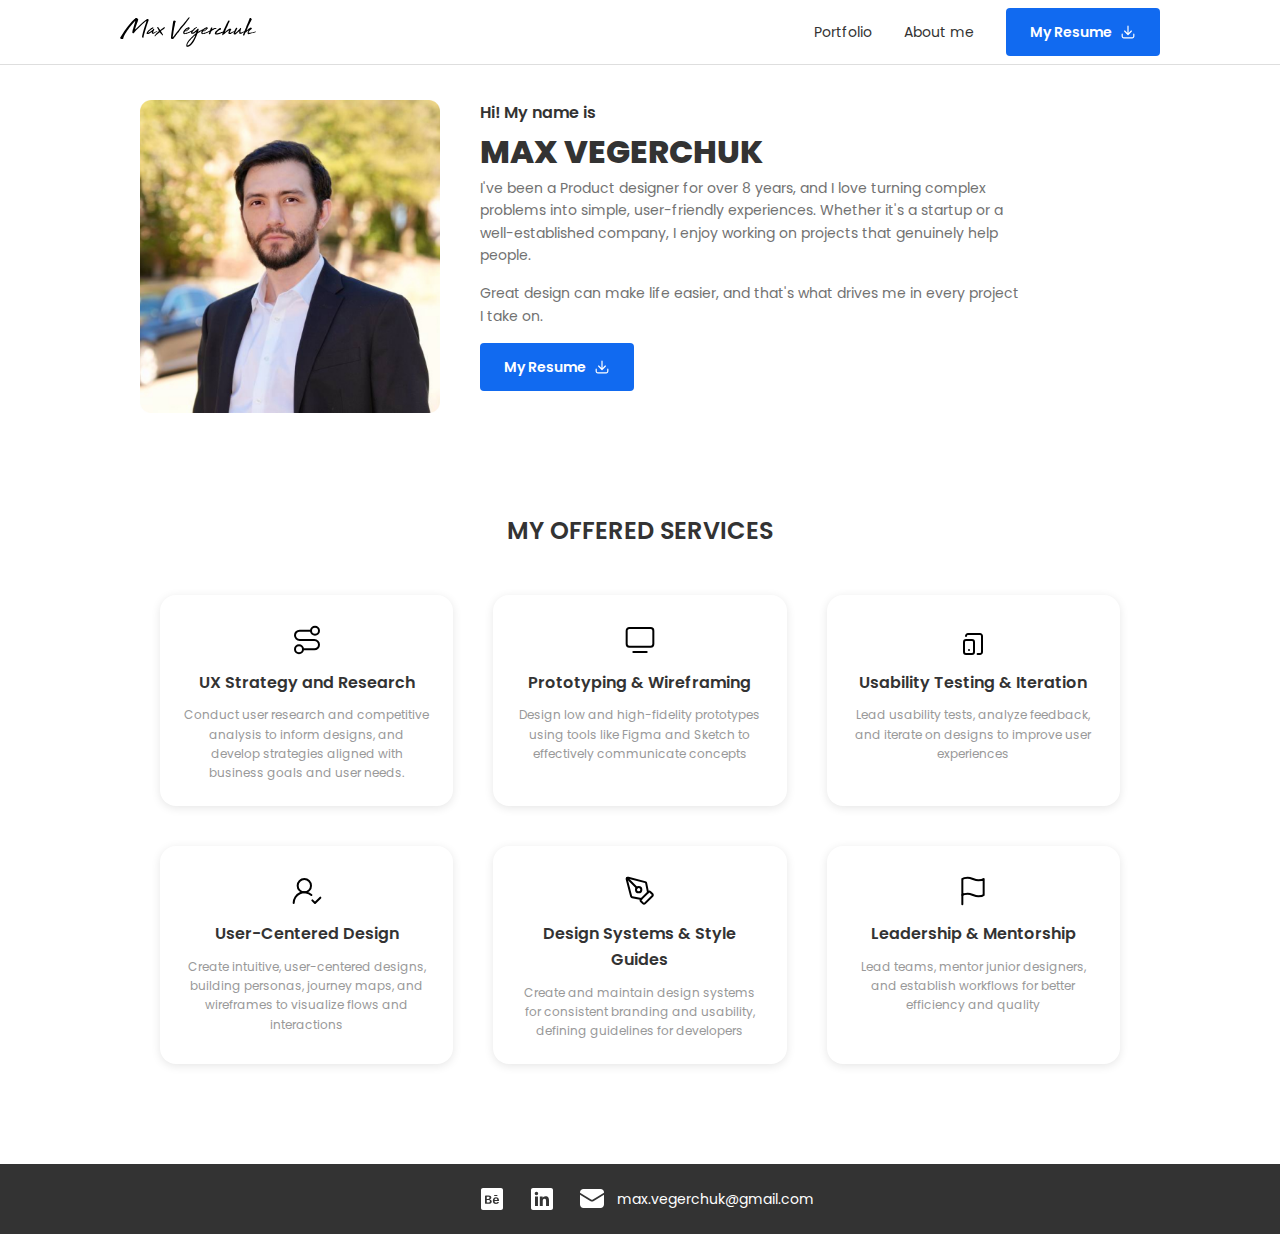
==== aboutme.html @ 0ff03352 "Add files via upload" ====
<!DOCTYPE html>
<html lang="en">
<head>
    <meta charset="UTF-8">
    <meta name="viewport" content="width=device-width, initial-scale=1.0">
    <link href="https://fonts.googleapis.com/css2?family=Poppins:wght@400;500;600;700&display=swap" rel="stylesheet">
    <link rel="stylesheet" href="css/style.css">
</head>
<body>
    <header>
        <nav>
            <div class="nav-logo">
                <a href="index.html">
                    <img src="pics/Logo/m.vegerchuk-logo.svg" alt="M. Vegerchuk Logo">
                </a>
            </div>
            <ul class="nav-links">
                <li><a href="index.html#portfolio-title">Portfolio</a></li>
                <li><a href="aboutme.html">About me</a></li>
                <li>
                    <a href="https://drive.google.com/uc?export=download&id=1qEEX9K6TG9hydOg7LJ45rPmVt67Mu9xU" class="nav-resume-btn">
                        My Resume
                        <img src="pics/icons/arrow-down-tray.svg" alt="Download" class="nav-resume-icon">
                    </a>
                </li>
            </ul>
        </nav>
    </header>

    <section class="project-section">

        <div class="project-content-text-only">
            
            <div class="flex-wrap">
                <div class="image-column margin-right40 margin-bot40" style="max-width:300px; margin-top: 80px;">
                    <img src="pics/profile photo.jpg" alt="Max Vegerchuk" class="detail-image">
                </div>

                <div class="text-column" style="margin-top: 80px;">
                    <div class="bio-pretitle">
                        Hi! My name is
                    </div>
                    <div class="bio-title-name">Max Vegerchuk</div>
                    <p>I've been a Product designer for over 8 years, and I love turning complex problems into simple, user-friendly experiences. Whether it's a startup or a well-established company, I enjoy working on projects that genuinely help people.</p> 
                    <p>Great design can make life easier, and that's what drives me in every project <br> I take on.</p> 
                    <div class="nav-links">
                        <a href="https://drive.google.com/uc?export=download&id=1qEEX9K6TG9hydOg7LJ45rPmVt67Mu9xU" class="nav-resume-btn">
                            My Resume
                            <img src="pics/icons/arrow-down-tray.svg" alt="Download" class="nav-resume-icon">
                        </a>
                    </div>
                    
                </div>
            </div>
        </div>

        <div class="bio-service-title">
            <h2 class="portfolio-title">My Offered Services</h2>
            <!-- <p class="portfolio-subtitle">Final implementation, user testing, and project outcomes.</p> -->
        </div>

        <div class="project-content-text-only">
            
            <div class="flex-wrap margin-bot40">
                <div class="service">
                    <div class="service-icon">
                        <img src="pics/icons/Ux-strategy.svg" alt="Email">
                    </div>
                    <div class="service-title">UX Strategy and Research</div>
                    <div class="service-description">Conduct user research and competitive analysis to inform designs, and develop strategies aligned with business goals and user needs.</div>
                </div>
    
                <div class="service">
                    <div class="service-icon">
                        <img src="pics/icons/Wireframes.svg" alt="Email">
                    </div>
                    <div class="service-title">Prototyping & Wireframing</div>
                    <div class="service-description">Design low and high-fidelity prototypes using tools like Figma and Sketch to effectively communicate concepts</div>
                </div>

                <div class="service">
                    <div class="service-icon">
                        <img src="pics/icons/Testing.svg" alt="Email">
                    </div>
                    <div class="service-title">Usability Testing & Iteration</div>
                    <div class="service-description">Lead usability tests, analyze feedback, and iterate on designs to improve user experiences</div>
                </div>
            </div>

            <div class="flex-wrap margin-bot80">

                <div class="service">
                    <div class="service-icon">
                        <img src="pics/icons/User-Centered Design.svg" alt="Email">
                    </div>
                    <div class="service-title">User-Centered Design</div>
                    <div class="service-description">Create intuitive, user-centered designs, building personas, journey maps, and wireframes to visualize flows and interactions</div>
                </div>

                <div class="service">
                    <div class="service-icon">
                        <img src="pics/icons/DesignSystem.svg" alt="Email">
                    </div>
                    <div class="service-title">Design Systems & Style Guides</div>
                    <div class="service-description">Create and maintain design systems for consistent branding and usability, defining guidelines for developers</div>
                </div>
    
                <div class="service">
                    <div class="service-icon">
                        <img src="pics/icons/Leadership.svg" alt="Email">
                    </div>
                    <div class="service-title">Leadership & Mentorship</div>
                    <div class="service-description">Lead teams, mentor junior designers, and establish workflows for better efficiency and quality</div>
                </div>
            </div>
        </div>
    </section>
    
    <footer>
        <a href="https://www.behance.net/maxvegerchuk" target="_blank" class="icon" aria-label="Behance">
            <img src="pics/icons/behance.svg" alt="Behance">
        </a>
        <a href="https://www.linkedin.com/in/maxvegerchuk/" target="_blank" class="icon" aria-label="LinkedIn">
            <img src="pics/icons/linkedin.svg" alt="LinkedIn">
        </a>
        <div style="align-items: center; display: flex; justify-content: center;">
            <a href="mailto:max.vegerchuk@gmail.com" class="icon" aria-label="Email">
                <img src="pics/icons/Email.svg" alt="Email">
            </a>
            <span class="email">max.vegerchuk@gmail.com</span>
        </div>
    </footer>
    <script src="js/main.js"></script>
</body>
</html>
---- css/style.css ----
html {
    scroll-behavior: smooth; /* Плавный скроллинг */
}

body {
    font-family: 'Poppins', sans-serif;
    line-height: 1.6;
    margin: 0;
    padding: 0;
}

header {
    height: 64px; /* 8 * 8px */
    border-bottom: 1px solid #DEDEDE;
    position: fixed; /* Фиксированное положение */
    top: 0; /* Привязка к верхней части экрана */
    left: 0; /* Привязка к левой части экрана */
    width: 100%; /* Ширина 100% */
    background-color: white; /* Фон для навигации */
    z-index: 1000; /* Убедитесь, что навигация выше других элементов */
    
}

nav {
    display: flex;
    justify-content: space-between;
    align-items: center;
    height: 100%;
    max-width: calc(100% - 240px); /* 120px с каждой стороны (15 * 8px) */
    margin: 0 auto; /* Центрирование */
    padding: 0;
}

.regular-font14 {
    margin-top: 0; /* Убираем верхний отступ для параграфа */
    margin-bottom: 8px; /* Устанавливаем отступ снизу для параграфа, если нужно */
    color: #727272;
    font-size: 14px; 
}


.nav-logo {
    width: 136px; /* 17 * 8px */
    height: 32px; /* 4 * 8px */
}

.nav-logo img {
    width: 100%;
    height: 100%;
    object-fit: contain;
}

.nav-links {
    display: flex;
    list-style-type: none;
    margin: 0;
    padding: 0;
    align-items: center;
}

.nav-links li {
    margin-left: 32px; /* 4 * 8px */
}

.nav-links li a {
    text-decoration: none;
    color: #333;
    font-size: 14px;
}

.nav-links .nav-resume-btn {
    background-color: #116AF0;
    color: white; /* Убедимся, что цвет текста белый */
    padding: 0 24px; /* 3 * 8px */
    border-radius: 4px;
    height: 48px; /* 6 * 8px */
    display: inline-flex;
    align-items: center;
    justify-content: center; /* Изменено с space-between на center */
    text-decoration: none;
    box-sizing: border-box;
    font-size: 14px; /* Добавлено для лучшего размещения текста */
    font-weight: 600; /* SemiBold */
}

.nav-links .nav-resume-btn:hover {
    box-shadow: 0 4px 8px rgba(17, 106, 240, 0.35);
}

.nav-links .nav-resume-btn .nav-resume-icon {
    width: 16px; /* 2 * 8px */
    height: 16px; /* 2 * 8px */
    margin-left: 8px; /* 1 * 8px */
}

main {
    padding: 16px; /* 2 * 8px */
    max-width: calc(100% - 240px); /* 120px с каждой стороны (15 * 8px) */
    margin: 0 auto; /* Центрирование */
}

footer {
    background-color: #333;
    color: #fff;
    text-align: center;
    padding: 16px; /* 2 * 8px */
}

.nav-links .resume-btn {
    color: white !important;
}

/* Минимальные стили для Hero Section */
.hero-section {
    height: calc(100vh - 64px); /* Высота Hero Section */
    display: flex;
    align-items: center;
    justify-content: center;
    background-image: url('../pics/hero-section-bg-min.jpg'); /* Путь к вашему изображению */
    background-size: cover;
    background-position: center;
    background-repeat: no-repeat;
}

.hero-content {
    text-align: center;
}

.hero-link-btn {
    text-decoration: none;
    color: #116AF0;
    font-size: 14px; /* Добавлено для лучшего размещения текста */
    font-weight: 600;
    display: inline-flex;
    align-items: center;
    justify-content: center;
}

.link-btn {
    width: 16px; /* Ширина иконки */
    height: 16px; /* Высота иконки */
    margin-left: 8px; /* Отступ слева от иконки */
}

.hero-profession-title {
    font-family: 'Poppins', sans-serif; /* Установите шрифт */
    font-size: 24px; /* Установите размер шрифта */
    color: #333; /* Установите цвет текста */
    margin-bottom: 16px; /* Установите отступ снизу */
    text-transform: uppercase; /* Преобразует текст в заглавные буквы */
    letter-spacing: 0.2em; 
    font-weight: 600;
}

.portfolio-section {
    width: 100%;
    max-width: 1200px; /* Максимальная ширина */
    margin: 0 auto; /* Центрирование */
    padding: 20px; /* Отступы */
    text-align: center; /* Центрирование текста */
}

.portfolio-section h2 {
    font-family: 'Poppins', sans-serif; /* Установите шрифт */
    font-size: 18px; /* Установите размер шрифта */
    color: #333;
    margin-bottom: 0px;
}

.portfolio-section p {
    margin-top: 0; /* Убираем верхний отступ для параграфа */
    margin-bottom: 8px; /* Устанавливаем отступ снизу для параграфа, если нужно */
    color: #727272;
    font-size: 14px;
}

.portfolio-title {
    font-family: 'Poppins', sans-serif; /* Установите шрифт */
    font-size: 24px; /* Установите размер шрифта */
    color: #333; /* Установите цвет текста */
    text-transform: uppercase; /* Преобразует текст в заглавные буквы */
    font-weight: 600;
}

.portfolio-container {
    display: flex; /* Используем flexbox для горизонтального расположения */
    justify-content: space-between; /* Центрируем элементы */
    flex-wrap: wrap; /* Позволяем переносить элементы на новую строку при необходимости */
    gap: 16px; /* Расстояние между блоками */
    margin-top: 24px;
}

.portfolio-item {
    flex: 1; /* Заставляем элементы занимать равное пространство */
    min-width: 200px; /* Минимальная ширина для каждого элемента */
    border-radius: 4px;
    flex: 1; /* Заставляем элементы занимать равное пространство */
    min-width: 200px; /* Минимальная ширина для каждого элемента */
    text-align: left; /* Выровнять текст по левому краю */
    cursor: pointer; /* Указываем, что элемент кликабельный */
    opacity: 0; /* Начальная прозрачность */
    transform: translateY(20px); /* Начальное смещение вниз */
    transition: opacity 0.8s ease, transform 0.8s ease; /* Плавный переход */
}

.portfolio-image img {
    width: 100%; /* Ширина изображения 100% от родительского блока */
    height: auto; /* Автоматическая высота для сохранения пропорций */
    border-radius: 4px;
}

.project-title {
    font-family: 'Poppins', sans-serif; /* Установите шрифт Poppins */
    font-size: 16px; /* Установите размер шрифта */
    font-weight: 600; /* Установите вес шрифта на Semibold */
    margin-top: 4px; /* Отступ сверху для заголовка проекта */
    text-decoration: none;
    text-align: left; /* Выровнять текст по левому краю */
}

.project-link {
    text-decoration: none;
    color: #333333;
}

@keyframes bounce {
    0%, 20%, 50%, 80%, 100% {
        transform: translateY(0);
    }
    30% {
        transform: translateY(-6px); /* Поднимаем иконку вверх */
    }
    40% {
        transform: translateY(-4px); /* Немного опускаем иконку */
    }
    60% {
        transform: translateY(-2px); /* Еще немного опускаем иконку */
    }
}

.nav-links .nav-resume-btn:hover .nav-resume-icon {
    animation: bounce 0.5s infinite; /* Применяем анимацию при наведении */
}

.project-header {
    width: 100%; /* Ширина блока 100% */
    max-width: 1000px; /* Максимальная ширина блока */
    height: 300px; /* Высота блока */
    overflow: hidden; /* Скрыть переполнение */
    margin: 0 auto; /* Центрирование блока */
    padding-top: 40px; /* Отступ сверху, равный высоте навигации */
}

.project-image {
    width: 100%; /* Ширина изображения 100% от родительского блока */
    height: 100%; /* Высота изображения 100% от родительского блока */
    object-fit: cover; /* Сохранение пропорций изображения */
}

.project-section {
    text-align: left;
    width: 100%;
    max-width: 1000px;
    margin: 0 auto;
    padding: 20px;
}

.project-section h1 {
    font-family: 'Poppins', sans-serif;
    font-size: 24px;
    font-weight: 600;
    margin-bottom: 16px;
    color: #333;
    margin-bottom: 0px;
}

.project-section p {
    margin-top: 0; /* Убираем верхний отступ для параграфа */
    margin-bottom: 8px; /* Устанавливаем отступ снизу для параграфа, если нужно */
    color: #727272;
    font-size: 14px;
    font-family: 'Poppins', sans-serif;
    max-width: 600px;
}

.project-content {
    display: flex; /* Используем flexbox для колонок */
    max-width: 1000px; /* Максимальная ширина блока */
    margin: 0 auto; /* Центрирование блока */
    align-items: center;
}

.text-column {
    flex: 1; /* Занимает равное пространство */
    padding-right: 56px; /* Отступ справа для разделения */
}

.text-column h3 {
    font-family: 'Poppins', sans-serif;
    font-size: 18px;
    font-weight: 600;
    color: #333;
    margin-top: 0px;
}
.text-column p {
    font-family: 'Poppins', sans-serif;
    font-size: 14px;
    color: #727272;
    margin-bottom: 16px;
    max-width: 550px;
}

.image-column {
    flex: 1; /* Занимает равное пространство */
}

.detail-image {
    width: 100%; /* Ширина изображения 100% от родительского блока */
    height: auto; /* Автоматическая высота для сохранения пропорций */
    object-fit: contain;
}
.project-info {
    margin-top: 24px;
    width: 250px;
    display: flex;
    justify-content: space-between;
}

.project-info-box {
    width: 30%; /* Ширина каждого блока */
    min-width: 200px;
    /* padding: 20px; Внутренние отступы */
    margin-right: 16px;
    display: flex; /* Используем flexbox для вертикального расположения текста */
    flex-direction: column; /* Вертикальное расположение текста */
    align-items: flex-start; /* Выравнивание текста по левому краю */
}

.bold-text {
    font-weight: 600;
    color: #333 !important;
}

.box p {
    margin: 0; /* Убираем отступы у параграфов */
}

.project-content-text-only {
    max-width: 1000px; /* Максимальная ширина блока */
    margin: 0 auto; /* Центрирование блока */
    align-items: top;
}

.project-phase-title {
    width: 100%;
    max-width: 1000px; /* Максимальная ширина */
    margin: 0 auto; /* Центрирование */
    padding: 56px 0px; /* Отступы */
    text-align: center; /* Центрирование текста */
}

.bio-service-title {
    width: 100%;
    max-width: 1000px; /* Максимальная ширина */
    margin: 0 auto; /* Центрирование */
    padding: 32px 0  24px 0px; /* Отступы */
    text-align: center; /* Центрирование текста */
}

.project-phase-title h2 {
    font-family: 'Poppins', sans-serif; /* Установите шрифт */
    font-size: 24px; /* Установите размер шрифта */
    color: #333; /* Установите цвет текста */
    text-transform: uppercase; /* Преобразует текст в заглавные буквы */
    font-weight: 600;
    margin-bottom: 0px;
    text-align: center; /* Центрирование текста */     
}

.project-phase-title p {
    font-family: 'Poppins', sans-serif; /* Установите шрифт */
    font-size: 14px; /* Установите размер шрифта */
    color: #727272; /* Установите цвет текста */
    margin-bottom: 8px; /* Установите отступ снизу для параграфа, если нужно */
    margin-top: 0px;
    margin: 0 auto; /* Центрирование */
}

.project-pretitle {
    font-family: 'Poppins', sans-serif; /* Установите шрифт */
    font-size: 16px; /* Установите размер шрифта */
    color: #333; /* Установите цвет текста */
    font-weight: 500;
    margin-top: 56px;
    margin-bottom: 16px;
}

.project-pretitle-small-padding {
    font-family: 'Poppins', sans-serif; /* Установите шрифт */
    font-size: 16px; /* Установите размер шрифта */
    color: #333; /* Установите цвет текста */
    font-weight: 500;
    margin-top: 16px;
    margin-bottom: 8px;
}

.slider {
    position: relative;
    max-width: 1000px; /* Максимальная ширина слайдера */
    height: 400px;
    margin: auto; /* Центрирование слайдера */
    overflow: hidden; /* Скрыть переполнение */
}

.slides {
    display: flex; /* Используем flexbox для горизонтального расположения слайдов */
    transition: transform 0.5s ease; /* Плавный переход между слайдами */
}

.slide {
    min-width: 100%; /* Каждый слайд занимает 100% ширины слайдера */
}

.slide img {
    width: 100%; /* Изображение занимает всю ширину слайда */
    height: auto; /* Автоматическая высота для сохранения пропорций */
}

button {
    position: absolute;
    top: 50%;
    transform: translateY(-50%);
    background-color: rgba(255, 255, 255, 0.8); /* Полупрозрачный фон */
    border: none;
    cursor: pointer;
    padding: 10px;
}

.prev {
    left: 10px; /* Положение кнопки "Назад" */
}

.next {
    right: 10px; /* Положение кнопки "Вперед" */
}

.mobile-screen {
    width: 205px; /* Ширина контейнера */
    height: 445px; /* Высота контейнера */
    border-radius: 8px; /* Закругление углов */
    overflow: hidden; /* Скрыть переполнение */
    margin: 0 auto;
}

.bold-text-percent {
    font-family: 'Poppins', sans-serif; /* Установите шрифт */
    font-size: 32px; /* Установите размер шрифта */
    color: #333; /* Установите цвет текста */
    text-transform: uppercase;
    font-weight: 800;
    
}

.sub-tittle {
    font-family: 'Poppins', sans-serif; /* Установите шрифт */
    font-size: 14px; /* Установите размер шрифта */
    color: #333; /* Установите цвет текста */
    font-weight: 600;
    margin-top: 16px;
}


.flex-wrap {
    display: flex;
    flex-wrap: wrap;
}

.flex-text-block {
    flex: 1; 
    min-width: 400px;
    max-width: 100%;
    padding: 0; /* Убираем паддинги */
    margin-bottom: 24px;
    text-align: left; /* Выравнивание текста по левому краю */
    vertical-align: top; /* Выравнивание по верхнему краю (для таблиц и inline-block элементов) */
    display: flex; /* Используем flexbox для вертикального выравнивания */
    box-sizing: border-box;
    flex-direction: column; /* Вертикальное расположение элементов */
    justify-content: flex-start; /* Выравнивание по верхнему краю */
}

.flex-text-block p {
    padding: 0 40px 0 0; /* Убираем паддинги */
}


.padding-24 {
    padding: 0 24px; /* Убираем паддинги */ 
}

.padding-top24 {
    padding-top: 24px;
}

.margin-bot80 {
    margin-bottom: 80px;
}

.margin-bot40 {
    margin-bottom: 40px;
}

.margin-right40 {
    margin-right: 40px;
}



.small-title {
    font-family: 'Poppins', sans-serif; /* Установите шрифт */
    font-size: 16px; /* Установите размер шрифта */
    color: #333; /* Установите цвет текста */
    font-weight: 500;
}

@media (max-width: 500px) {
    .flex-text-block {
        flex-basis: 100%; /* Блоки занимают 100% ширины при уменьшении экрана */
    }
}

footer {
    display: flex; /* Используем flexbox для выравнивания */
    justify-content: center; /* Центрируем содержимое */
    align-items: center; /* Выравниваем по вертикали */
    padding: 20px; /* Внутренние отступы */
    background-color: #333; /* Цвет фона футера */
}

.icon {
    margin: 0 10px; /* Отступы между иконками */
    font-size: 16px; /* Размер иконок */
    color: #fff; /* Цвет иконок */
    text-decoration: none; /* Убираем подчеркивание у ссылок */
    display: flex; /* Используем flexbox для выравнивания */
    justify-content: center; /* Центрируем содержимое футера */
    align-items: center; /* Выравниваем по вертикали */
}

.email {
    font-size: 14px; /* Размер текста email */
    color: #fff; /* Цвет текста email */
}

.bio-title-name {
    font-family: 'Poppins', sans-serif; /* Установите шрифт */
    font-size: 32px; /* Установите размер шрифта */
    color: #333; /* Установите цвет текста */
    font-weight: 800;
    text-transform: uppercase;

}

.bio-pretitle {
    font-family: 'Poppins', sans-serif; /* Установите шрифт */
    font-size: 16px; /* Установите размер шрифта */
    color: #333; /* Установите цвет текста */
    font-weight: 600;
}


.services-container {
    display: flex;
    justify-content: space-between;
    width: 80%;
    max-width: 1200px;
}

.service {
    flex: 1;
    margin: 0 20px;
    text-align: center;
    background-color: #fff;
    padding: 24px;
    border-radius: 16px;
    box-shadow: 0 2px 10px rgba(0, 0, 0, 0.1);
    transition: transform 0.3s ease;
}

.service:hover {
    transform: translateY(-10px);
}

.service-icon {
    font-size: 32px;
}

.service-title {
    font-size: 16px;
    font-weight: 600;
    margin-bottom: 10px;
    color: #333;
}

.small-bold {
    font-size: 14px;
    font-weight: 600;
    color: #333;
}

.service-description {
    font-size: 12px;
    color: #999999;
    font-weight: 400;
}
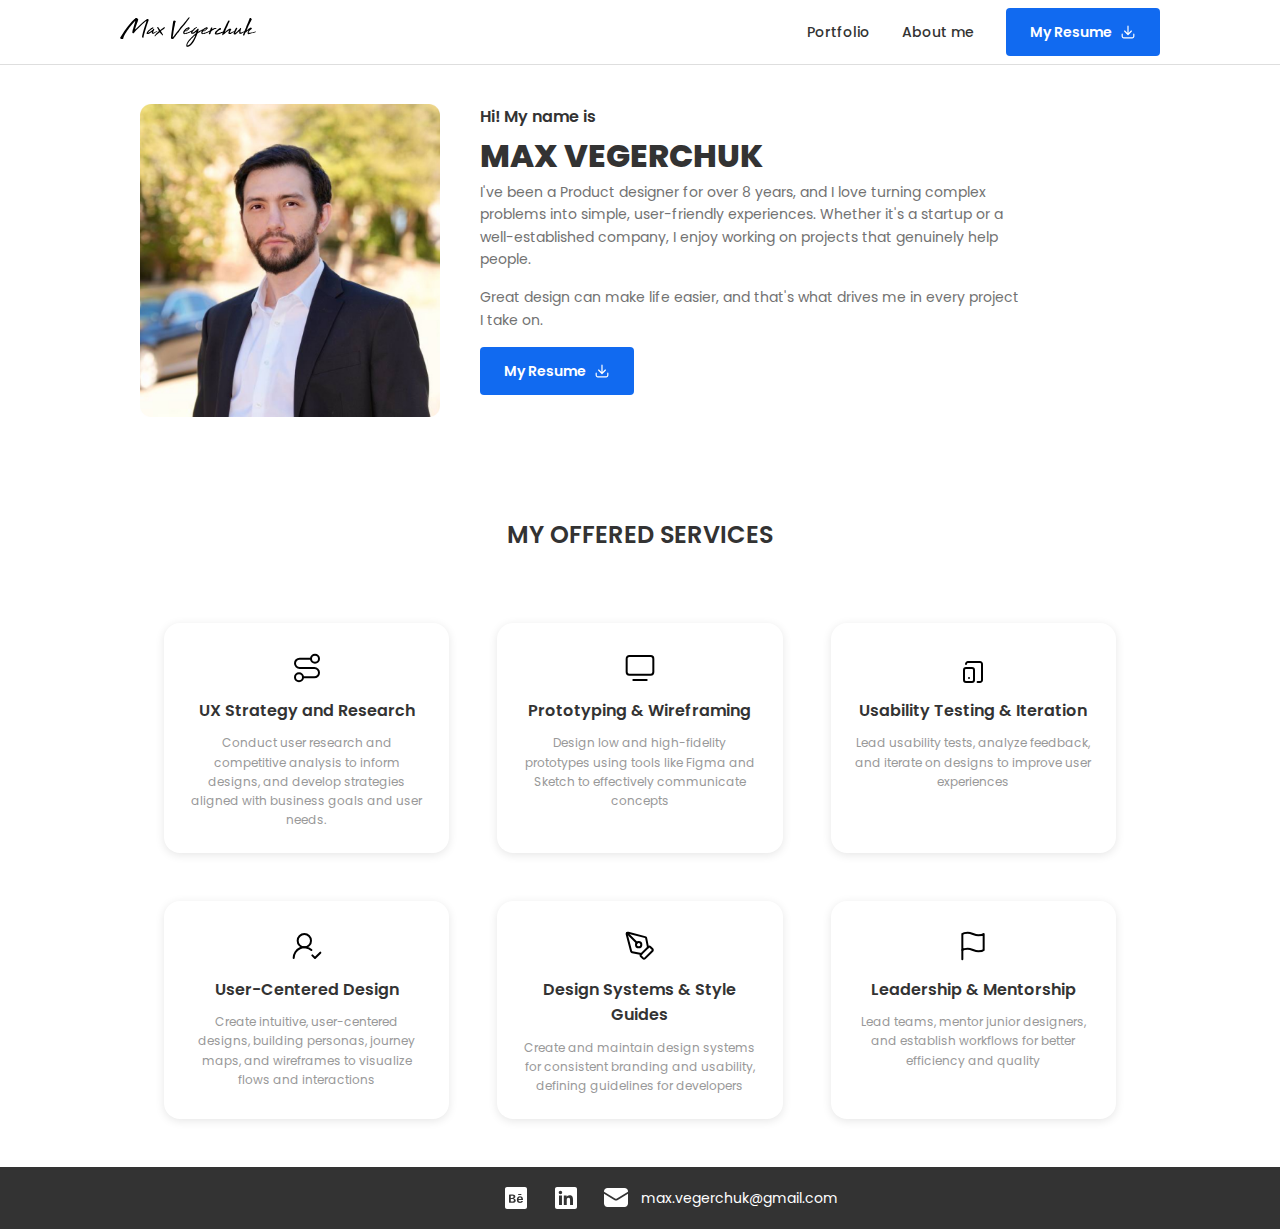
==== commit 4aa2c201: "Update aboutme.html" ====
--- a/aboutme.html
+++ b/aboutme.html
@@ -61,7 +61,7 @@
 
         <div class="project-content-text-only">
             
-            <div class="flex-wrap margin-bot40">
+            <div class="flex-wrap">
                 <div class="service">
                     <div class="service-icon">
                         <img src="pics/icons/Ux-strategy.svg" alt="Email">
@@ -87,7 +87,7 @@
                 </div>
             </div>
 
-            <div class="flex-wrap margin-bot80">
+            <div class="flex-wrap">
 
                 <div class="service">
                     <div class="service-icon">
--- a/css/style.css
+++ b/css/style.css
@@ -31,6 +31,20 @@
     padding: 0;
 }
 
+@media (max-width: 430px) {
+    nav {
+        max-width: calc(100% - 24px);
+    }
+}
+
+
+@media (max-width: 430px) {
+    .portfolio-section {
+        max-width: 100%;
+        padding: 0 24px;
+    }
+}
+
 .regular-font14 {
     margin-top: 0; /* Убираем верхний отступ для параграфа */
     margin-bottom: 8px; /* Устанавливаем отступ снизу для параграфа, если нужно */
@@ -66,6 +80,7 @@
     text-decoration: none;
     color: #333;
     font-size: 14px;
+    font-weight: 500;
 }
 
 .nav-links .nav-resume-btn {
@@ -122,6 +137,11 @@
     background-repeat: no-repeat;
 }
 
+.hero-section-logo img {
+    width: 100%; /* Логотип не выйдет за пределы контейнера */
+    height: auto; /* Пропорциональная высота */
+}
+
 .hero-content {
     text-align: center;
 }
@@ -153,10 +173,8 @@
 }
 
 .portfolio-section {
-    width: 100%;
     max-width: 1200px; /* Максимальная ширина */
     margin: 0 auto; /* Центрирование */
-    padding: 20px; /* Отступы */
     text-align: center; /* Центрирование текста */
 }
 
@@ -191,7 +209,7 @@
 }
 
 .portfolio-item {
-    flex: 1; /* Заставляем элементы занимать равное пространство */
+    flex: 1 1 30%; /* Заставляем элементы занимать равное пространство */
     min-width: 200px; /* Минимальная ширина для каждого элемента */
     border-radius: 4px;
     flex: 1; /* Заставляем элементы занимать равное пространство */
@@ -201,13 +219,58 @@
     opacity: 0; /* Начальная прозрачность */
     transform: translateY(20px); /* Начальное смещение вниз */
     transition: opacity 0.8s ease, transform 0.8s ease; /* Плавный переход */
-}
+   
+}
+
+@media (max-width: 430px) {
+    .portfolio-image {
+        width: 100%;
+    }
+}
+
+@media (max-width: 430px) {
+    .portfolio-item {
+        flex: 1 1 100%; /* Элементы занимают 100% ширины контейнера */
+    }
+}
+
+@media (max-width: 430px) {
+    .flex-wrap {
+        flex-direction: column;
+        flex-wrap: wrap;
+    }
+}
+
+
+
+@media (max-width: 430px) {
+    .project-info {
+        flex-direction: column;
+        flex-wrap: wrap;
+        margin-bottom: 32px;
+    }
+}
+
+@media (max-width: 430px) {
+    a {
+        line-height: 1.3;
+    }
+}
+
+@media (max-width: 430px) {
+    li {
+        line-height: 1;
+    }
+}
+
 
 .portfolio-image img {
     width: 100%; /* Ширина изображения 100% от родительского блока */
     height: auto; /* Автоматическая высота для сохранения пропорций */
     border-radius: 4px;
 }
+
+
 
 .project-title {
     font-family: 'Poppins', sans-serif; /* Установите шрифт Poppins */
@@ -259,10 +322,18 @@
 
 .project-section {
     text-align: left;
-    width: 100%;
     max-width: 1000px;
     margin: 0 auto;
-    padding: 20px;
+    padding: 24px;
+
+}
+
+@media (max-width: 430px) {
+    .project-section {
+        max-width: 100%;
+        padding: 0 24px;
+    }
+
 }
 
 .project-section h1 {
@@ -523,18 +594,38 @@
     font-weight: 500;
 }
 
-@media (max-width: 500px) {
+@media (max-width: 430px) {
     .flex-text-block {
         flex-basis: 100%; /* Блоки занимают 100% ширины при уменьшении экрана */
     }
 }
+
+@media (max-width: 430px) {
+    .hero-section-logo {
+        max-width: 80%; /* Устанавливаем ширину логотипа на 80% */
+        margin: 0 auto;
+    }
+}
+
 
 footer {
     display: flex; /* Используем flexbox для выравнивания */
     justify-content: center; /* Центрируем содержимое */
     align-items: center; /* Выравниваем по вертикали */
-    padding: 20px; /* Внутренние отступы */
+    padding: 16px 24px; /* Внутренние отступы */
     background-color: #333; /* Цвет фона футера */
+    width: 100%;
+}
+
+@media (max-width: 430px) {
+    footer {
+        display: flex; /* Используем flexbox для выравнивания */
+        justify-content: center; /* Центрируем содержимое */
+        align-items: center; /* Выравниваем по вертикали */
+        padding: 16px 0; /* Внутренние отступы */
+        background-color: #333; /* Цвет фона футера */
+        width: 100%;
+    }
 }
 
 .icon {
@@ -550,6 +641,7 @@
 .email {
     font-size: 14px; /* Размер текста email */
     color: #fff; /* Цвет текста email */
+    text-decoration: none;
 }
 
 .bio-title-name {
@@ -578,7 +670,7 @@
 
 .service {
     flex: 1;
-    margin: 0 20px;
+    margin: 24px 24px;
     text-align: center;
     background-color: #fff;
     padding: 24px;
